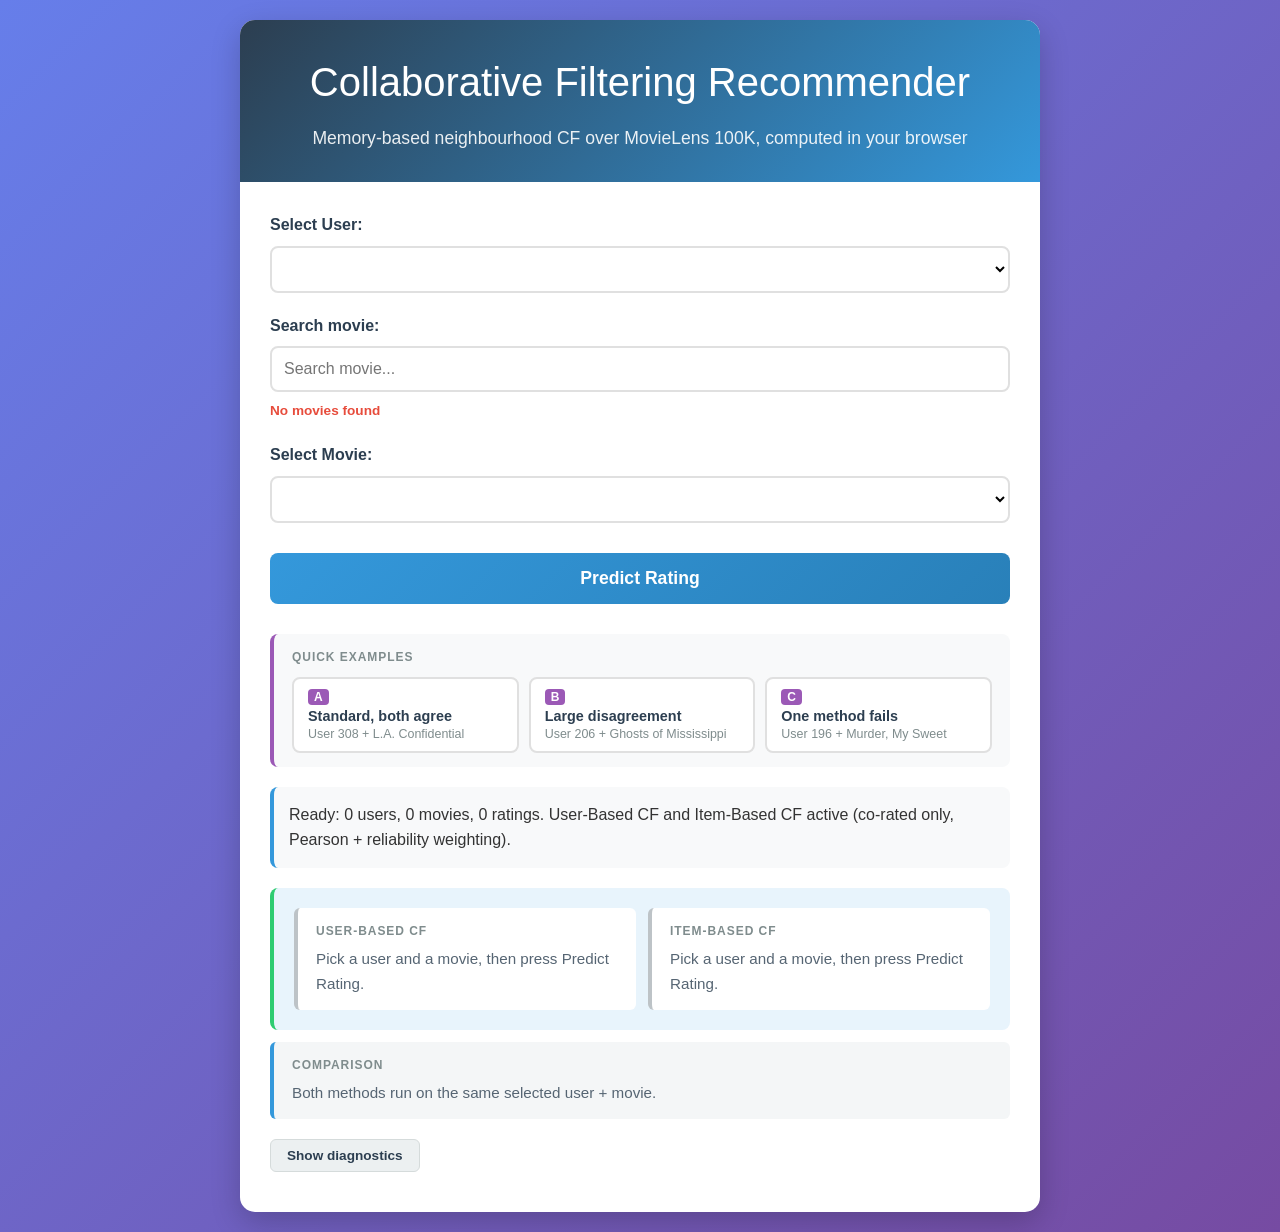
==== week3/index.html @ 99b8496e "feat(week3): implement user and item collaborative filtering" ====
<!DOCTYPE html>
<html lang="en">
<head>
    <meta charset="UTF-8">
    <meta name="viewport" content="width=device-width, initial-scale=1.0">
    <title>Collaborative Filtering Movie Recommender</title>
    <link rel="stylesheet" href="style.css">
</head>
<body>
    <div class="container">
        <header>
            <h1>Collaborative Filtering Recommender</h1>
            <p>Memory-based neighbourhood CF over MovieLens 100K, computed in your browser</p>
        </header>

        <main>
            <div class="controls">
                <div class="input-group">
                    <label for="user-select">Select User:</label>
                    <select id="user-select">
                        <option value="">Loading users...</option>
                    </select>
                </div>

                <div class="input-group">
                    <label for="movie-search">Search movie:</label>
                    <div class="search-row">
                        <input
                            type="text"
                            id="movie-search"
                            class="search-input"
                            placeholder="Search movie..."
                            autocomplete="off"
                            spellcheck="false"
                            oninput="onMovieSearchInput()">
                        <button
                            type="button"
                            id="search-clear"
                            class="search-clear"
                            title="Clear search"
                            aria-label="Clear search"
                            hidden
                            onclick="clearMovieSearch()">&times;</button>
                    </div>
                    <div id="search-count" class="search-count">1682 movies found</div>
                </div>

                <div class="input-group">
                    <label for="movie-select">Select Movie:</label>
                    <select id="movie-select">
                        <option value="">Loading movies...</option>
                    </select>
                </div>

                <button id="predict-btn" onclick="predictRating()" disabled>Predict Rating</button>
            </div>

            <div class="quick-examples">
                <div class="quick-examples-title">Quick examples</div>
                <div class="quick-examples-buttons">
                    <button type="button" class="quick-btn" onclick="applyQuickExample(0)">
                        <span class="quick-key">A</span> Standard, both agree
                        <span class="quick-hint">User 308 + L.A. Confidential</span>
                    </button>
                    <button type="button" class="quick-btn" onclick="applyQuickExample(1)">
                        <span class="quick-key">B</span> Large disagreement
                        <span class="quick-hint">User 206 + Ghosts of Mississippi</span>
                    </button>
                    <button type="button" class="quick-btn" onclick="applyQuickExample(2)">
                        <span class="quick-key">C</span> One method fails
                        <span class="quick-hint">User 196 + Murder, My Sweet</span>
                    </button>
                </div>
            </div>

            <div id="status" class="status">Loading data and building rating index...</div>

            <div class="results">
                <div id="result" class="result">
                    <div id="result-user" class="result-card pending">
                        <div class="result-label">User-Based CF</div>
                        <div class="result-body">Pick a user and a movie, then press Predict Rating.</div>
                    </div>

                    <div id="result-item" class="result-card pending">
                        <div class="result-label">Item-Based CF</div>
                        <div class="result-body">Pick a user and a movie, then press Predict Rating.</div>
                    </div>
                </div>

                <div id="result-compare" class="result-card neutral">
                    <div class="result-label">Comparison</div>
                    <div class="result-body">Both methods run on the same selected user + movie.</div>
                </div>
            </div>

            <p id="leakage-note" class="leakage-note" role="status"></p>

            <div class="diagnostics-bar">
                <button type="button" id="diagnostics-toggle" class="toggle-btn"
                        aria-expanded="false" aria-controls="diagnostics" onclick="toggleDiagnostics()">
                    Show diagnostics
                </button>
            </div>

            <div id="diagnostics" class="diagnostics"></div>
        </main>
    </div>

    <!-- No TensorFlow.js: HW3 uses memory-based neighbourhood CF, not Matrix Factorization -->
    <script src="data.js"></script>
    <script src="script.js"></script>
</body>
</html>
---- week3/style.css ----
* {
    margin: 0;
    padding: 0;
    box-sizing: border-box;
}

body {
    font-family: 'Segoe UI', Tahoma, Geneva, Verdana, sans-serif;
    line-height: 1.6;
    color: #333;
    background: linear-gradient(135deg, #667eea 0%, #764ba2 100%);
    min-height: 100vh;
    padding: 20px;
}

.container {
    max-width: 800px;
    margin: 0 auto;
    background: white;
    border-radius: 15px;
    box-shadow: 0 10px 30px rgba(0, 0, 0, 0.2);
    overflow: hidden;
}

header {
    background: linear-gradient(135deg, #2c3e50 0%, #3498db 100%);
    color: white;
    padding: 30px;
    text-align: center;
}

header h1 {
    font-size: 2.5rem;
    margin-bottom: 10px;
    font-weight: 300;
}

header p {
    opacity: 0.9;
    font-size: 1.1rem;
}

main {
    padding: 30px;
}

.controls {
    display: grid;
    gap: 20px;
    margin-bottom: 30px;
}

.input-group {
    display: flex;
    flex-direction: column;
    gap: 8px;
}

label {
    font-weight: 600;
    color: #2c3e50;
    font-size: 1rem;
}

select {
    padding: 12px;
    border: 2px solid #e0e0e0;
    border-radius: 8px;
    font-size: 1rem;
    transition: border-color 0.3s ease;
    background: white;
}

select:focus {
    outline: none;
    border-color: #3498db;
}

.search-row {
    display: flex;
    gap: 8px;
    align-items: stretch;
}

.search-input {
    flex: 1;
    padding: 12px;
    border: 2px solid #e0e0e0;
    border-radius: 8px;
    font-size: 1rem;
    font-family: inherit;
    transition: border-color 0.3s ease;
    background: white;
    min-width: 0;
}

.search-input:focus {
    outline: none;
    border-color: #3498db;
}

.search-clear {
    width: 42px;
    flex: 0 0 42px;
    border: 2px solid #e0e0e0;
    border-radius: 8px;
    background: #f8f9fa;
    color: #7f8c8d;
    font-size: 1.4rem;
    line-height: 1;
    cursor: pointer;
    transition: background 0.2s ease, color 0.2s ease;
}

.search-clear:hover {
    background: #e8f4fc;
    color: #2c3e50;
}

.search-count {
    font-size: 0.85rem;
    color: #7f8c8d;
}

.search-count.empty {
    color: #e74c3c;
    font-weight: 600;
}

.quick-examples {
    margin-bottom: 20px;
    padding: 14px 18px;
    background: #f8f9fa;
    border-radius: 8px;
    border-left: 4px solid #9b59b6;
}

.quick-examples-title {
    font-size: 0.75rem;
    letter-spacing: 0.08em;
    text-transform: uppercase;
    color: #7f8c8d;
    font-weight: 700;
    margin-bottom: 10px;
}

.quick-examples-buttons {
    display: flex;
    flex-wrap: wrap;
    gap: 10px;
}

.quick-btn {
    flex: 1 1 190px;
    display: flex;
    flex-direction: column;
    align-items: flex-start;
    gap: 3px;
    padding: 10px 14px;
    background: white;
    border: 2px solid #e0e0e0;
    border-radius: 8px;
    font-family: inherit;
    font-size: 0.9rem;
    font-weight: 600;
    color: #2c3e50;
    text-align: left;
    cursor: pointer;
    transition: border-color 0.2s ease, background 0.2s ease, transform 0.2s ease;
}

.quick-btn:hover {
    border-color: #9b59b6;
    background: #faf5fd;
    transform: translateY(-1px);
}

.quick-key {
    display: inline-block;
    min-width: 20px;
    padding: 1px 6px;
    margin-right: 6px;
    background: #9b59b6;
    color: white;
    border-radius: 4px;
    font-size: 0.75rem;
    font-weight: 700;
}

.quick-hint {
    font-size: 0.78rem;
    font-weight: 400;
    color: #7f8c8d;
}

.diagnostics-bar {
    margin-bottom: 10px;
}

.toggle-btn {
    padding: 8px 16px;
    background: #ecf0f1;
    border: 1px solid #d5dbdb;
    border-radius: 6px;
    font-family: inherit;
    font-size: 0.85rem;
    font-weight: 600;
    color: #2c3e50;
    cursor: pointer;
    transition: background 0.2s ease;
}

.toggle-btn:hover {
    background: #dfe6e9;
}

#predict-btn {
    padding: 15px 30px;
    background: linear-gradient(135deg, #3498db 0%, #2980b9 100%);
    color: white;
    border: none;
    border-radius: 8px;
    font-size: 1.1rem;
    font-weight: 600;
    cursor: pointer;
    transition: transform 0.2s ease, box-shadow 0.2s ease;
    margin-top: 10px;
}

#predict-btn:hover:not(:disabled) {
    transform: translateY(-2px);
    box-shadow: 0 5px 15px rgba(52, 152, 219, 0.4);
}

#predict-btn:disabled {
    background: #bdc3c7;
    cursor: not-allowed;
    transform: none;
    box-shadow: none;
}

.status {
    padding: 15px;
    background: #f8f9fa;
    border-radius: 8px;
    border-left: 4px solid #3498db;
    margin-bottom: 20px;
    font-weight: 500;
}

/* Two prediction cards side by side on desktop, comparison spans the full row. */
.results {
    margin-bottom: 20px;
}

.result {
    padding: 20px;
    background: #e8f4fc;
    border-radius: 8px;
    border-left: 4px solid #2ecc71;
    margin-bottom: 12px;
    display: grid;
    grid-template-columns: 1fr 1fr;
    gap: 12px;
    align-items: start;
}

#result-compare {
    margin-bottom: 0;
    font-size: 1.2rem;
}

.result-note {
    font-size: 0.85rem;
    color: #7f8c8d;
    font-style: italic;
    margin-top: 6px;
}

/* Neutral, purely factual line about target-leakage handling. */
.leakage-note {
    margin: 10px 0 0;
    padding: 8px 12px;
    border-left: 3px solid #bdc3c7;
    background: #f4f6f7;
    color: #566573;
    font-size: 0.85rem;
    line-height: 1.45;
    border-radius: 0 4px 4px 0;
}

.leakage-note:empty {
    display: none;
}

.leakage-note.known {
    border-left-color: #5dade2;
}

.leakage-note.missing {
    border-left-color: #58d68d;
}

.result-none {
    color: #e67e22;
    font-weight: 600;
}

.result-card {
    background: white;
    border-radius: 6px;
    border-left: 4px solid #bdc3c7;
    padding: 14px 18px;
    text-align: left;
}

.result-label {
    font-size: 0.75rem;
    letter-spacing: 0.08em;
    text-transform: uppercase;
    color: #7f8c8d;
    font-weight: 700;
    margin-bottom: 6px;
}

.result-value {
    font-size: 1.6rem;
    font-weight: 700;
    color: #2c3e50;
    line-height: 1.2;
}

.result-of {
    font-size: 1rem;
    font-weight: 400;
    color: #7f8c8d;
}

.result-body {
    font-size: 0.95rem;
    color: #566573;
    margin-top: 4px;
}

.result-card.pending {
    border-left-color: #bdc3c7;
}

.result-card.high {
    background: #f4fdf9;
    border-left-color: #27ae60;
}

.result-card.medium {
    background: #fefaf0;
    border-left-color: #f39c12;
}

.result-card.low {
    background: #fdf3f2;
    border-left-color: #e74c3c;
}

.result-card.warning {
    background: #fef5ef;
    border-left-color: #e67e22;
}

.result-card.neutral {
    background: #f4f6f7;
    border-left-color: #3498db;
}

.result-card.neutral .result-body strong {
    color: #2c3e50;
    font-size: 1.05rem;
}

.diagnostics {
    display: none;
    padding: 15px;
    background: #f8f9fa;
    border-radius: 8px;
    border-left: 4px solid #95a5a6;
    font-size: 0.85rem;
    color: #566573;
}

.diagnostics.visible {
    display: block;
}

.diagnostics-title {
    font-weight: 700;
    color: #2c3e50;
    margin-bottom: 8px;
    text-transform: uppercase;
    letter-spacing: 0.06em;
    font-size: 0.75rem;
}

.diagnostics-row {
    display: flex;
    justify-content: space-between;
    gap: 12px;
    padding: 2px 0;
}

.diagnostics-row span:last-child {
    font-weight: 600;
    color: #2c3e50;
}

.loading {
    display: inline-block;
    width: 20px;
    height: 20px;
    border: 3px solid #f3f3f3;
    border-top: 3px solid #3498db;
    border-radius: 50%;
    animation: spin 1s linear infinite;
    margin-right: 10px;
}

@keyframes spin {
    0% { transform: rotate(0deg); }
    100% { transform: rotate(360deg); }
}

@media (max-width: 600px) {
    .container {
        margin: 10px;
        border-radius: 10px;
    }
    
    header {
        padding: 20px;
    }
    
    header h1 {
        font-size: 2rem;
    }
    
    main {
        padding: 20px;
    }
    
    .controls {
        gap: 15px;
    }
}

/* Narrow screens: the two prediction cards stack into a single column. */
@media (max-width: 640px) {
    .result {
        grid-template-columns: 1fr;
    }

    .quick-btn {
        flex: 1 1 100%;
    }

    .search-row {
        flex-wrap: nowrap;
    }
}
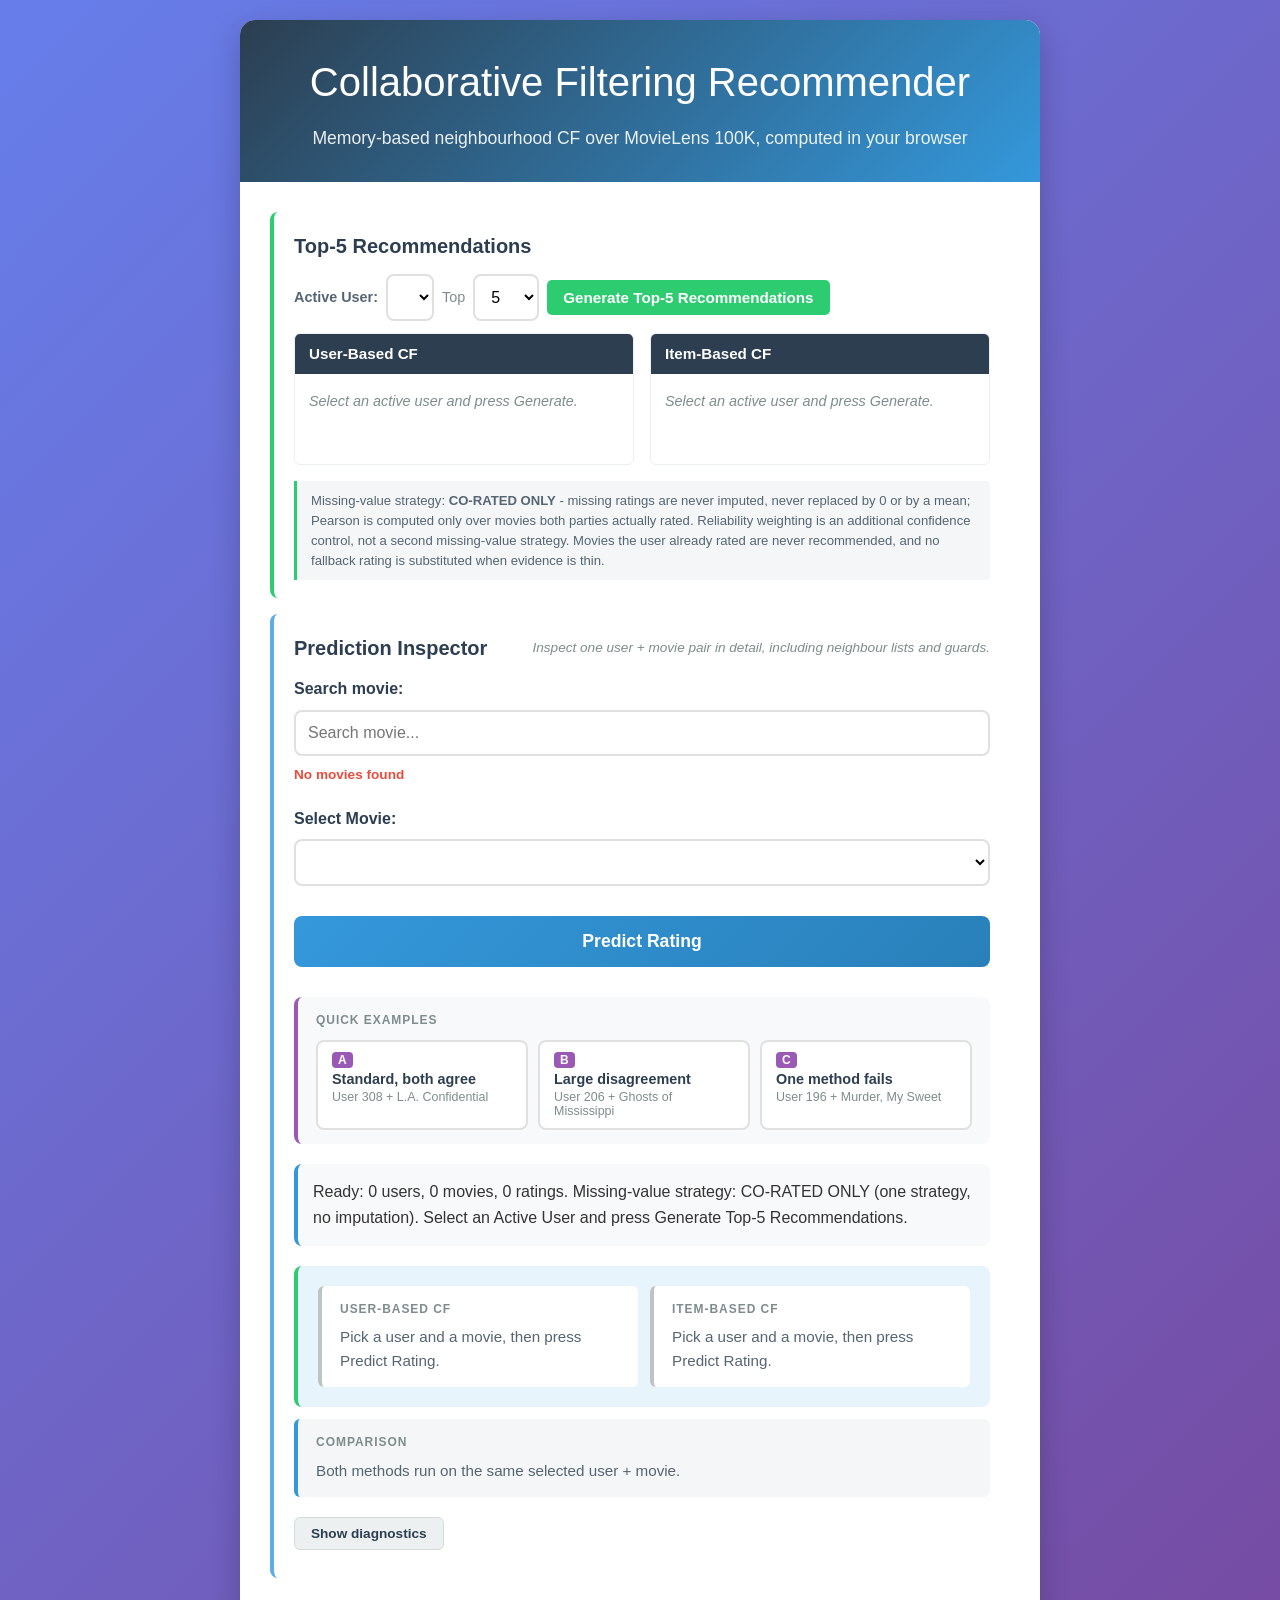
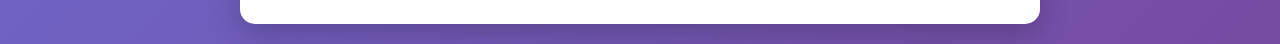
==== commit 794481c2: "feat(week3): add top-5 collaborative filtering and verification fixes" ====
--- a/week3/index.html
+++ b/week3/index.html
@@ -13,15 +13,61 @@
             <p>Memory-based neighbourhood CF over MovieLens 100K, computed in your browser</p>
         </header>
 
-        <main>
-            <div class="controls">
-                <div class="input-group">
-                    <label for="user-select">Select User:</label>
-                    <select id="user-select">
-                        <option value="">Loading users...</option>
-                    </select>
+            <main>
+            <!-- ============ PRIMARY VIEW: Top-5 for the active user ============ -->
+            <section class="panel primary-panel">
+                <div class="panel-header">
+                    <h2>Top-5 Recommendations</h2>
+                    <div class="user-picker">
+                        <label for="user-select">Active User:</label>
+                        <select id="user-select">
+                            <option value="">Loading users...</option>
+                        </select>
+                        <label for="topn-select" class="topn-label">Top</label>
+                        <select id="topn-select">
+                            <option value="5" selected>5</option>
+                            <option value="10">10</option>
+                        </select>
+                        <button id="top5-btn" onclick="generateRecommendations()" disabled>Generate Top-5 Recommendations</button>
+                    </div>
                 </div>
 
+                <div id="top5-summary" class="top5-summary"></div>
+
+                <div class="top5-columns">
+                    <div class="top5-column">
+                        <div class="top5-column-header">User-Based CF</div>
+                        <div id="top5-user" class="top5-list-container">
+                            <div class="top5-empty">Select an active user and press Generate.</div>
+                        </div>
+                    </div>
+                    <div class="top5-column">
+                        <div class="top5-column-header">Item-Based CF</div>
+                        <div id="top5-item" class="top5-list-container">
+                            <div class="top5-empty">Select an active user and press Generate.</div>
+                        </div>
+                    </div>
+                </div>
+
+                <p class="strategy-note">
+                    Missing-value strategy: <strong>CO-RATED ONLY</strong> - missing ratings are never
+                    imputed, never replaced by 0 or by a mean; Pearson is computed only over movies
+                    both parties actually rated. Reliability weighting is an additional confidence
+                    control, not a second missing-value strategy. Movies the user already rated are
+                    never recommended, and no fallback rating is substituted when evidence is thin.
+                </p>
+            </section>
+
+            <!-- ============ SECONDARY: Prediction Inspector (advanced) ============ -->
+            <section class="panel inspector-panel">
+                <div class="panel-header">
+                    <h2>Prediction Inspector</h2>
+                    <p class="panel-subtitle">
+                        Inspect one user + movie pair in detail, including neighbour lists and guards.
+                    </p>
+                </div>
+
+            <div class="controls">
                 <div class="input-group">
                     <label for="movie-search">Search movie:</label>
                     <div class="search-row">
@@ -104,6 +150,7 @@
             </div>
 
             <div id="diagnostics" class="diagnostics"></div>
+            </section>
         </main>
     </div>
 
--- a/week3/style.css
+++ b/week3/style.css
@@ -270,6 +270,214 @@
     font-size: 1.2rem;
 }
 
+/* ---------------------------------------------------------------------------
+   Panels: the Top-5 view is primary, the inspector is secondary.
+   --------------------------------------------------------------------------- */
+
+.panel {
+    background: white;
+    border-radius: 8px;
+    border-left: 4px solid #bdc3c7;
+    padding: 18px 20px;
+    margin-bottom: 16px;
+}
+
+.primary-panel {
+    border-left-color: #2ecc71;
+}
+
+.inspector-panel {
+    border-left-color: #5dade2;
+}
+
+.panel-header {
+    display: flex;
+    flex-wrap: wrap;
+    align-items: center;
+    justify-content: space-between;
+    gap: 12px;
+    margin-bottom: 12px;
+}
+
+.panel-header h2 {
+    margin: 0;
+    font-size: 1.25rem;
+    color: #2c3e50;
+}
+
+.panel-subtitle {
+    margin: 0;
+    font-size: 0.85rem;
+    color: #7f8c8d;
+    font-style: italic;
+}
+
+.user-picker {
+    display: flex;
+    flex-wrap: wrap;
+    align-items: center;
+    gap: 8px;
+}
+
+.user-picker label {
+    font-weight: 600;
+    color: #566573;
+    font-size: 0.9rem;
+}
+
+.topn-label {
+    font-weight: 400 !important;
+    color: #7f8c8d !important;
+}
+
+#top5-btn {
+    background: #2ecc71;
+    color: white;
+    border: none;
+    padding: 9px 16px;
+    border-radius: 5px;
+    cursor: pointer;
+    font-size: 0.95rem;
+    font-weight: 600;
+}
+
+#top5-btn:hover:not(:disabled) {
+    background: #27ae60;
+}
+
+#top5-btn:disabled {
+    background: #bdc3c7;
+    cursor: not-allowed;
+}
+
+.top5-summary {
+    font-size: 0.85rem;
+    color: #566573;
+    background: #f4f6f7;
+    border-radius: 4px;
+    padding: 8px 12px;
+    margin-bottom: 12px;
+}
+
+.top5-summary:empty {
+    display: none;
+}
+
+/* Two visually equal columns, one per method. */
+.top5-columns {
+    display: grid;
+    grid-template-columns: 1fr 1fr;
+    gap: 16px;
+    align-items: start;
+}
+
+.top5-column {
+    border: 1px solid #ecf0f1;
+    border-radius: 6px;
+    overflow: hidden;
+}
+
+.top5-column-header {
+    background: #2c3e50;
+    color: white;
+    padding: 8px 14px;
+    font-weight: 600;
+    font-size: 0.95rem;
+}
+
+.top5-list-container {
+    padding: 6px 10px 10px;
+    min-height: 90px;
+}
+
+.top5-list {
+    list-style: none;
+    margin: 0;
+    padding: 0;
+    counter-reset: none;
+}
+
+.top5-row {
+    display: grid;
+    grid-template-columns: 22px 1fr 52px 74px;
+    align-items: baseline;
+    gap: 8px;
+    padding: 7px 4px;
+    border-bottom: 1px solid #f4f6f7;
+}
+
+.top5-row:last-child {
+    border-bottom: none;
+}
+
+.top5-rank {
+    color: #95a5a6;
+    font-weight: 700;
+    font-size: 0.85rem;
+    text-align: right;
+}
+
+.top5-title {
+    color: #2c3e50;
+    font-size: 0.92rem;
+    overflow: hidden;
+    text-overflow: ellipsis;
+    white-space: nowrap;
+}
+
+.top5-score {
+    font-weight: 700;
+    font-size: 0.95rem;
+    text-align: right;
+}
+
+.top5-score.rating-high { color: #27ae60; }
+.top5-score.rating-medium { color: #e67e22; }
+.top5-score.rating-low { color: #c0392b; }
+
+.top5-evidence {
+    font-size: 0.7rem;
+    text-transform: uppercase;
+    letter-spacing: 0.04em;
+    text-align: center;
+    padding: 2px 4px;
+    border-radius: 3px;
+    background: #f4f6f7;
+    color: #7f8c8d;
+}
+
+.top5-evidence.ev-strong { background: #d5f5e3; color: #1e8449; }
+.top5-evidence.ev-moderate { background: #fdebd0; color: #b9770e; }
+.top5-evidence.ev-thin { background: #fadbd8; color: #943126; }
+
+.top5-empty {
+    color: #7f8c8d;
+    font-size: 0.9rem;
+    font-style: italic;
+    padding: 10px 4px;
+}
+
+.top5-note {
+    font-size: 0.78rem;
+    color: #7f8c8d;
+    margin-top: 8px;
+    padding: 6px 8px;
+    background: #f8f9f9;
+    border-left: 2px solid #d5dbdb;
+    border-radius: 0 3px 3px 0;
+}
+
+.strategy-note {
+    font-size: 0.82rem;
+    color: #566573;
+    line-height: 1.5;
+    background: #f4f6f7;
+    border-left: 3px solid #2ecc71;
+    border-radius: 0 4px 4px 0;
+    padding: 10px 14px;
+    margin: 16px 0 0;
+}
+
 .result-note {
     font-size: 0.85rem;
     color: #7f8c8d;
@@ -456,6 +664,19 @@
         grid-template-columns: 1fr;
     }
 
+    .top5-columns {
+        grid-template-columns: 1fr;
+    }
+
+    .top5-row {
+        grid-template-columns: 20px 1fr 48px 66px;
+    }
+
+    .panel-header {
+        flex-direction: column;
+        align-items: flex-start;
+    }
+
     .quick-btn {
         flex: 1 1 100%;
     }
